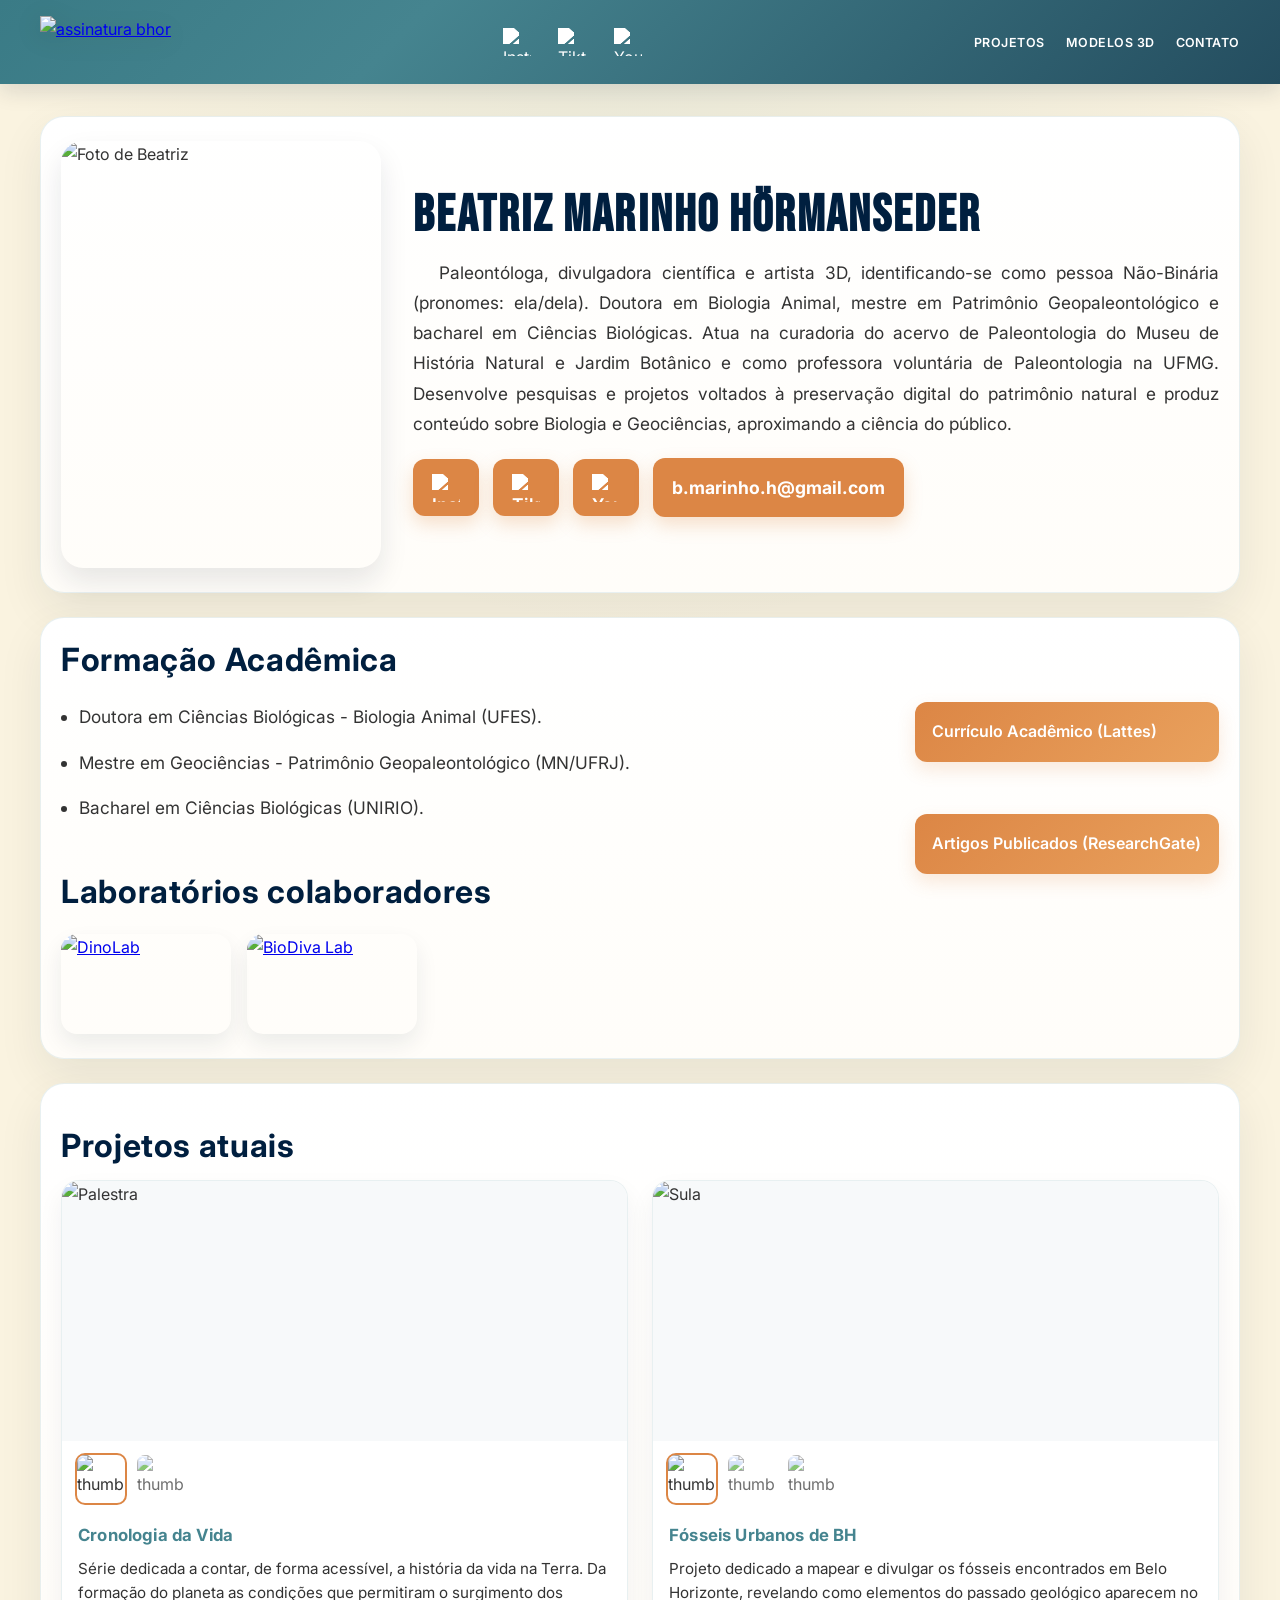
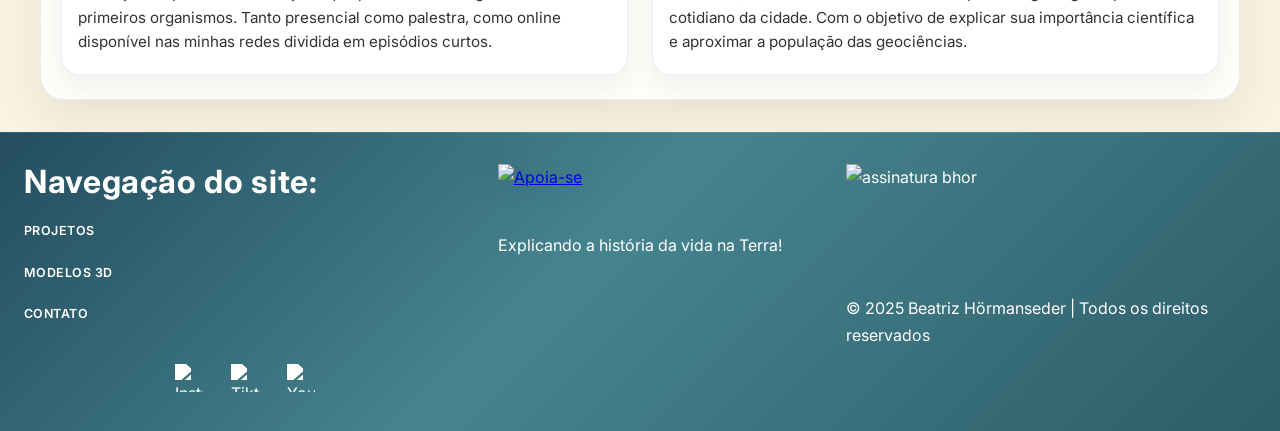
==== index.html @ 66209828 "Add files via upload" ====
<!DOCTYPE html>
    <html lang="pt-BR">
    <head>
        <meta charset="UTF-8">
        <meta name="viewport" content="width=device-width, initial-scale=1.0">
        <title>bhor3D</title>
        <link rel="stylesheet" href="styles.css">

        <!-- ? -->
        <link href="https://fonts.googleapis.com/css2?family=Bebas+Neue&family=Inter:wght@400;600&display=swap" rel="stylesheet">
        <link rel="stylesheet" href="https://cdnjs.cloudflare.com/ajax/libs/font-awesome/6.5.0/css/all.min.css">
        <!-- ? -->

    </head>

    <body>
        <header>
            <nav class="navbar">
                <a href="index.html"><img src="assets/48px-fff.svg" alt="assinatura bhor" class="logo-img"></a>
                <div class="redes-sociais">
                    <a href="https://www.instagram.com/bhor3d" target="_blank"><img src="assets/instagram.svg" alt="Instagram"></a>
                    <a href="https://www.tiktok.com/@bhor3d" target="_blank"><img src="assets/tiktok.svg" alt="Tiktok"></a>
                    <a href="https://www.youtube.com/@bhor3d" target="_blank"><img src="assets/youtube.svg" alt="YouTube"></a>
                </div>
                <ul class="nav-links">
                    <li><a href="index.html">Projetos</a></li>
                    <li><a href="3D.html">Modelos 3D</a></li>
                    <li><a href="midia_kit.html">Contato</a></li>
                </ul>
            </nav>
        </header>

        <main>

            <section class="home">
             
                <section class="intro">
                    <img src="assets/lattes.jpeg" alt="Foto de Beatriz" class="foto-intro">

                <div class="bio">
                    <h1>Beatriz Marinho Hörmanseder</h1>
                    <p>Paleontóloga, divulgadora científica e artista 3D, identificando-se como pessoa Não-Binária (pronomes: ela/dela). Doutora em Biologia Animal, mestre em Patrimônio Geopaleontológico e bacharel em Ciências Biológicas. Atua na curadoria do acervo de Paleontologia do Museu de História Natural e Jardim Botânico e como professora voluntária de Paleontologia na UFMG. Desenvolve pesquisas e projetos voltados à preservação digital do patrimônio natural e produz conteúdo sobre Biologia e Geociências, aproximando a ciência do público.</p>
                                    
                    <div class="redes">

                        <div class="redes-sociais">
        
                            <a href="https://www.instagram.com/bhor3d" target="_blank" class="redes-btn">
                            <img src="assets/instagram.svg" alt="Instagram"></a>
                            <a href="https://www.tiktok.com/@bhor3d" target="_blank" class="redes-btn">
                            <img src="assets/tiktok.svg" alt="Tiktok"></a>
                            <a href="https://www.youtube.com/@bhor3d" target="_blank" class="redes-btn">
                            <img src="assets/youtube.svg" alt="YouTube"></a>
                            <a href="mailto:b.marinho.h@gmail.com" class="redes-btn">
                            <strong>b.marinho.h@gmail.com</strong></a>
                    
                        </div>         
                    </div>

                </div>

                </section>


                <section class="parceiros">
                    <h2>Formação Acadêmica</h2>

                    <section class="flex-row">
                    
                        <div class="curriculo">
                                        
                            <ul>
                                <li>Doutora em Ciências Biológicas - Biologia Animal (UFES).</li>
                                <li>Mestre em Geociências - Patrimônio Geopaleontológico (MN/UFRJ).</li>
                                <li>Bacharel em Ciências Biológicas (UNIRIO).</li>
                            </ul>

                        </div>

                        <div class="lattes">
                            <span><a href="https://lattes.cnpq.br/2464211948213980" target="_blank">Currículo Acadêmico (Lattes)</a></span>
                            <br>
                            <span><a href="https://www.researchgate.net/profile/Beatriz-Hoermanseder/research" target="_blank">Artigos Publicados (ResearchGate)</a></span>
                        </div>
                                                
                    </section>

                    <h2>Laboratórios colaboradores</h2>

                    <div class="parcerias">
                        <a href="https://www.dinolab.science/" target="_blank"><img src="assets/DinoLab.png" alt="DinoLab" class="foto4"></a>
                        <a href="https://biodiva.vercel.app/" target="_blank"><img src="assets/BioDiva.jpg" alt="BioDiva Lab" class="foto4"></a>
                    </div>

                </section>

            </section>

            <section class="projetos-visual">

                <section class="portfolio-gallery">

                    <h2 id="cientifica">Projetos atuais</h2>
                    
                    
          
                    <div class="gallery-grid">

                        <div class="gallery-item">

                            <div class="gallery-images">
                                <img src="assets/palestra.jpg" alt="Palestra" class="active">
                                <img src="assets/yucatan.jpg" alt="Modelo de fóssil 1 - vista 2">
                            </div>

                            <div class="thumbs">
                                <img src="assets/palestra.jpg" alt="thumb 1" class="thumb active">
                                <img src="assets/yucatan.jpg" alt="thumb 2" class="thumb">
                            </div>
            
                            <div class="caption">
                                <strong>Cronologia da Vida</strong>
                                <p>Série dedicada a contar, de forma acessível, a história da vida na Terra. Da formação do planeta as condições que permitiram o surgimento dos primeiros organismos. Tanto presencial como palestra, como online disponível nas minhas redes dividida em episódios curtos.</p>
                            </div>
        
                        </div>

                        <div class="gallery-item">

                            <div class="gallery-images">
                                <img src="assets/BH.jpeg" alt="Sula" class="active">
                                <img src="assets/estromatolitos.png" alt="estromatólitos">
                                <img src="assets/SBH.png" alt="Fossil de concha">
                            </div>

                            <div class="thumbs">
                                <img src="assets/BH.jpeg" alt="thumb 1" class="thumb active">
                                <img src="assets/estromatolitos.png" alt="thumb 2" class="thumb">
                                <img src="assets/SBH.png" alt="thumb 3" class="thumb">
                            </div>
                            
                            <div class="caption">
                                <strong>Fósseis Urbanos de BH</strong>
                                <p>Projeto dedicado a mapear e divulgar os fósseis encontrados em Belo Horizonte, revelando como elementos do passado geológico aparecem no cotidiano da cidade. Com o objetivo de explicar sua importância científica e aproximar a população das geociências.</p>
                            </div>
          
                         </div>
        
                    </div>

                </section>

            </section>

            

        </main>

        <footer>
            <div class="navbar-footer">
                <h2>Navegação do site:</h2>
                <ul class="nav-links-footer">
                    <li><a href="index.html">Projetos</a></li>
                    <li><a href="3D.html">Modelos 3D</a></li>
                    <li><a href="midia_kit.html">Contato</a></li>
                </ul>

            <br>

                <div class="redes-sociais">
                    <a href="https://www.instagram.com/bhor3d" target="_blank"><img src="assets/instagram.svg" alt="Instagram"></a>
                    <a href="https://www.tiktok.com/@bhor3d" target="_blank"><img src="assets/tiktok.svg" alt="Tiktok"></a>
                    <a href="https://www.youtube.com/@bhor3d" target="_blank"><img src="assets/youtube.svg" alt="YouTube"></a>
                </div>
            </div>
            
            <div>
                <a href="https://apoia.se/bhor3d"><img src="assets/apoia-se-logo.svg" alt="Apoia-se" class="apoia-se-logo"></a>
                <p>Explicando a história da vida na Terra!</p> 
            </div>

            <div class="logo-footer">
                <img src="assets/48px-fff.svg" alt="assinatura bhor" class="logo-img-footer">
                <br>
                <p>&copy; 2025 Beatriz Hörmanseder | Todos os direitos reservados</p>
            </div>
        </footer>

        <!-- SELEÇÃO THUMBS DO PROJETO -->
        <script>
            document.querySelectorAll('.gallery-item').forEach(function(item) {
            const thumbs = item.querySelectorAll('.thumb');
            const images = item.querySelectorAll('.gallery-images img');
            thumbs.forEach((thumb, idx) => {
            thumb.addEventListener('click', function() {
            thumbs.forEach(t => t.classList.remove('active'));
            images.forEach(img => img.classList.remove('active'));
            thumb.classList.add('active');
            images[idx].classList.add('active');
            });
            });
            });
        </script>
        <!-- SELEÇÃO THUMBS DO PROJETO -->

    </body>
    </html>
---- styles.css ----
/* BODY + HEADER */

:root {
  --cor-azul: #001F3F;
  --cor-teal: #45848F;
  --cor-laranja: #DC8645;
  --cor-fundo: #FAF3E0;
  --cor-branco: #ffffff;
  --cor-texto: #333333;
  --cor-sombra: rgba(16, 32, 48, 0.08);
}

* {
  box-sizing: border-box;
}

body {
  margin: 0;
  font-family: 'Inter', sans-serif;
  background:
    radial-gradient(circle at top, rgba(69, 132, 143, 0.08), transparent 30%),
    var(--cor-fundo);
  color: var(--cor-texto);
  line-height: 1.7;
  font-size: 16px;
  text-rendering: optimizeLegibility;
  -webkit-font-smoothing: antialiased;
}

img {
  max-width: 100%;
  display: block;
}

main {
  padding: 2rem 1rem 0;
}

h1, h2, h3, h4, h5, h6 {
  margin: 0 0 0.8rem;
  color: var(--cor-azul);
  line-height: 1.15;
  letter-spacing: 0.02em;
}

h1 {
  font-family: 'Inter', sans-serif;
  font-size: clamp(2.5rem, 5vw, 4rem);
  letter-spacing: 0.04em;
  line-height: 0.95;
}

h2 {
  font-family: 'Inter', sans-serif;
  font-size: clamp(1.7rem, 2.5vw, 2.5rem);
  font-weight: 700;
}

h3 {
  font-family: 'Inter', sans-serif;
  font-size: clamp(1.15rem, 1.8vw, 1.5rem);
  font-weight: 700;
}

h4 {
  font-family: 'Inter', sans-serif;
  font-size: 0.95rem;
  font-weight: 700;
}

p {
  font-size: 1rem;
  line-height: 1.7;
}

a {
  font-family: 'Inter', sans-serif;
}

header {
  background: linear-gradient(135deg, #3a7b86 0%, #45848F 32%, #244d5f 100%);
  padding: 1rem 1.25rem;
  position: sticky;
  top: 0;
  z-index: 20;
  box-shadow: 0 8px 20px rgba(16, 32, 48, 0.12);
}

.navbar {
  display: flex;
  justify-content: space-between;
  align-items: center;
  max-width: 1200px;
  margin: 0 auto;
  gap: 1rem;
}

.logo-img {
  height: 52px;
  width: auto;
  filter: drop-shadow(0 4px 12px rgba(0,0,0,0.12));
}

.redes-sociais {
  display: flex;
  flex-direction: row;
  align-items: center;
  justify-content: center;
  gap: 0.85rem;
}

.redes-sociais a {
  display: inline-flex;
  align-items: center;
  justify-content: center;
  width: 42px;
  height: 42px;
  border-radius: 50%;
  transition: transform 0.2s ease, background 0.2s ease;
}

.redes-sociais .redes-btn {
  width: auto;
  height: auto;
  border-radius: 12px;
  padding: 0.9rem 1.2rem;
  background-color: #DC8645;
  box-shadow: 0 8px 18px rgba(220, 134, 69, 0.25);
}

.redes-sociais a:hover {
  transform: translateY(-2px);
  background: rgba(255, 255, 255, 0.12);
}

.redes-sociais .redes-btn:hover {
  background-color: #45848F;
  transform: translateY(-2px);
  color: #fff;
  box-shadow: 0 12px 22px rgba(69, 132, 143, 0.22);
}

.redes-sociais a img {
  width: 28px;
  height: 28px;
  margin: 0;
  filter: brightness(0) invert(1);
}

.nav-links,
.nav-links-footer {
  list-style: none;
  display: flex;
  gap: 1.3rem;
  padding: 0;
  margin: 0;
}

.nav-links li a,
.nav-links-footer li a {
  color: white;
  text-decoration: none;
  font-weight: 600;
  letter-spacing: 0.04em;
  text-transform: uppercase;
  font-size: 0.78rem;
  position: relative;
  transition: color 0.2s ease;
}

.nav-links li a::after,
.nav-links-footer li a::after {
  content: "";
  position: absolute;
  left: 0;
  bottom: -0.35rem;
  width: 100%;
  height: 2px;
  background: #DC8645;
  transform: scaleX(0);
  transform-origin: left;
  transition: transform 0.2s ease;
}

.nav-links li a:hover,
.nav-links-footer li a:hover {
  color: #f8d9b5;
}

.nav-links li a:hover::after,
.nav-links-footer li a:hover::after {
  transform: scaleX(1);
}

/* FOOTER */

footer {
  display: grid;
  grid-template-columns: 1.4fr 1fr 1.3fr;
  align-items: start;
  gap: 2rem;
  background: linear-gradient(135deg, #244d5f 0%, #45848F 45%, #2d5d68 100%);
  color: white;
  padding: 2rem 1.5rem;
  margin-top: 2rem;
  box-shadow: inset 0 1px 0 rgba(255,255,255,0.1);
}

.navbar-footer {
  display: flex;
  flex-direction: column;
  justify-items: center;
  max-width: 1200px;
}

.nav-links-footer {
  flex-direction: column;
  gap: 0.5rem;
  list-style-position: inside;
}

.nav-links-footer li {
  padding: 0.2rem 0;
}

.apoia-se {
  display: flex;
  flex-direction: column;
  align-items: center;
  justify-content: center;
  text-align: center;
}

.apoia-se p,
.logo-footer p,
.navbar-footer h2 {
  color: white;
}

.apoia-se-logo {
  height: 52px;
  width: auto;
  filter: drop-shadow(0 4px 12px rgba(0,0,0,0.12));
}

.logo-footer {
  display: flex;
  flex-direction: column;
  align-items: flex-start;
  justify-content: center;
}

.logo-img-footer {
  height: 88px;
  width: auto;
}

.redes-btn {
  display: inline-flex;
  align-items: center;
  justify-content: center;
  background-color: #DC8645;
  color: white;
  padding: 1rem 2rem;
  border-radius: 12px;
  font-weight: 600;
  font-size: 1.1rem;
  text-decoration: none;
  transition: background 0.2s, transform 0.2s, box-shadow 0.2s;
  box-shadow: 0 8px 18px rgba(220, 134, 69, 0.25);
}

.redes-btn:hover {
  background-color: #45848F;
  transform: translateY(-2px);
  color: #fff;
  box-shadow: 0 12px 22px rgba(69, 132, 143, 0.22);
}

/* MAIN */

main > section,
main > div,
main > article {
  max-width: 1200px;
  margin-left: auto;
  margin-right: auto;
}

.resumo {
  display: flex;
  flex-direction: row;
  align-items: flex-start;
  gap: 1.5rem;
  padding: 1.5rem 1.25rem;
  text-align: start;
  background: linear-gradient(180deg, #ffffff 0%, #fffdf9 100%);
  border: 1px solid rgba(69, 132, 143, 0.12);
  border-radius: 24px;
  box-shadow: 0 18px 45px rgba(16, 32, 48, 0.08);
}

.resumo > div:first-child {
  flex: 1 1 0;
  min-width: 0;
}

.resumo > div:last-child {
  display: flex;
  flex-direction: column;
  align-items: flex-end;
  justify-content: flex-start;
  margin-left: auto;
  width: 220px;
  flex: 0 0 220px;
}

.resumo > div:last-child .redes-sociais {
  width: 100%;
  justify-content: flex-end;
}

.resumo-texto {
  max-width: 100%;
  background: linear-gradient(180deg, #ffffff 0%, #f8fbfb 100%);
  padding: 1.5rem;
  border-radius: 18px;
  border: 1px solid rgba(69, 132, 143, 0.08);
  box-shadow: inset 0 1px 0 rgba(255,255,255,0.8);
  font-size: 1.2rem;
  text-align: justify;
  color: var(--cor-texto);
}

.foto {
  width: 100%;
  height: 220px;
  aspect-ratio: 1 / 1;
  object-fit: cover;
  border-radius: 18px;
  
  margin-bottom: 1rem;
  box-shadow: 0 2px 4px rgba(0, 0, 0, 0.1);
}

.redes-btn {
  display: inline-flex;
  align-items: center;
  justify-content: center;
  background-color: #DC8645;
  color: white;
  padding: 1rem 2rem;
  border-radius: 12px;
  font-weight: 600;
  font-size: 1.1rem;
  text-decoration: none;
  transition: background 0.2s, transform 0.2s;
  box-shadow: 0 2px 8px rgba(0,0,0,0.08);
}

.redes-btn:hover {
  background-color: #45848F;
  transform: scale(1.03);
  color: #fff;
}

/* NAS REDES */

.chart-box {
  background: linear-gradient(180deg, #ffffff 0%, #fffdf9 100%);
  border: 1px solid rgba(69, 132, 143, 0.12);
  border-radius: 24px;
  box-shadow: 0 18px 45px rgba(16, 32, 48, 0.08);
  padding: 1.5rem 1.25rem;
}

.charts-row {
  display: flex;
  gap: 2rem;
  align-items: stretch;
}

.left-panel {
  flex: 1.55;
  display: flex;
  flex-direction: column;
  gap: 1rem;
  min-width: 0;
}

.right-panel {
  flex: 1;
  display: flex;
  flex-direction: column;
  gap: 0.85rem;
  min-width: 0;
}

.social-copy,
.audience-card,
.map-panel {
  background: linear-gradient(180deg, #fff 0%, #f8fbfb 100%);
  border: 1px solid rgba(69, 132, 143, 0.08);
  border-radius: 18px;
}

.social-copy {
  padding: 1.2rem 1.25rem;
}

.social-link {
  display: block;
  text-decoration: none;
  color: inherit;
}

.social-item {
  display: flex;
  align-items: flex-start;
  gap: 1rem;
  padding: 0.35rem 0;
}

.social-item img {
  width: 42px;
  height: 42px;
  flex-shrink: 0;
  object-fit: contain;
  filter: invert(0.16) sepia(1) saturate(1.2) hue-rotate(160deg);
}

.social-item strong {
  display: inline-block;
  font-size: 1.1rem;
  color: var(--cor-texto);
  margin-bottom: 0.25rem;
}

.social-copy p {
  margin: 0.35rem 0 0;
  font-size: 0.98rem;
  line-height: 1.65;
  color: var(--cor-texto);
}

.audience-section {
  padding-top: 0.2rem;
}

.audience-section h3 {
  margin-bottom: 0.8rem;
}

.audience-card {
  padding: 1rem 1.1rem;
}

.audience-card h4 {
  margin: 0 0 0.7rem;
  
}

.age-list {
  list-style: none;
  padding: 0;
  margin: 0;
  display: flex;
  flex-direction: column;
  gap: 0.7rem;
}

.age-row {
  display: grid;
  grid-template-columns: 64px minmax(0, 1fr) 52px;
  align-items: center;
  gap: 0.6rem;
}

.label,
.percent {
  font-size: 0.82rem;
  color: var(--cor-texto);
  font-weight: 600;
}

.age-track {
  width: 100%;
  height: 10px;
  border-radius: 999px;
  background: #e8eff0;
  overflow: hidden;
}

.age-fill {
  height: 100%;
  border-radius: inherit;
  background: #45848F;
}

.map-panel {
  background: transparent;
  border: none;
  border-radius: 0;
  overflow: visible;
}

.map-panel h3 {
  margin: 0 0 0.8rem;
  font-size: 1.05rem;
}

.map-panel iframe {
  display: block;
  width: 100%;
  height: 420px;
  min-height: 420px;
  border: 0;
  border-radius: 18px;
  background: #fff;
  box-shadow: 0 12px 26px rgba(16, 32, 48, 0.08);
}

.map-cta-wrap {
  display: flex;
  width: 100%;
}

.map-cta-wrap .redes-btn {
  width: 100%;
}

.home {
  max-width: 1200px;
  margin: 0 auto;
  padding: 0 0 1.5rem;
}

.intro {
  display: flex;
  align-items: center;
  gap: 2rem;
  padding: 1.5rem 1.25rem;
  background: linear-gradient(180deg, #ffffff 0%, #fffdf9 100%);
  border: 1px solid rgba(69, 132, 143, 0.12);
  border-radius: 24px;
  box-shadow: 0 18px 45px rgba(16, 32, 48, 0.08);
}

.foto-intro {
  width: min(100%, 320px);
  height: auto;
  aspect-ratio: 3 / 4;
  object-fit: cover;
  border-radius: 22px;
  
  box-shadow: 0 14px 28px rgba(16, 32, 48, 0.10);
}

.bio {
  flex: 1;
  min-width: 0;
}

.bio h1 {
  font-family: 'Bebas Neue', sans-serif;
  font-size: clamp(2.6rem, 4vw, 4.4rem);
  color: var(--cor-azul);
  margin: 0 0 0.9rem;
  letter-spacing: 0.04em;
}

.bio p {
  font-size: 1.08rem;
  margin-bottom: 1.2rem;
  line-height: 1.75;
  text-align: justify;
  text-indent: 1.5em;
  color: var(--cor-texto);
}

.redes {
  display: flex;
  justify-content: flex-start;
  margin-top: 1.2rem;
}

.parceiros {
  margin-top: 1.5rem;
  padding: 1.5rem 1.25rem;
  background: linear-gradient(180deg, #ffffff 0%, #fffdf9 100%);
  border: 1px solid rgba(69, 132, 143, 0.12);
  border-radius: 24px;
  box-shadow: 0 18px 45px rgba(16, 32, 48, 0.08);
}

.parceiros h2 {
  margin-bottom: 1rem;
}

.flex-row {
  display: flex;
  align-items: flex-start;
  justify-content: space-between;
  gap: 2rem;
  padding-top: 0.5rem;
}

.curriculo {
  flex: 1.2;
}

.curriculo ul {
  display: flex;
  flex-direction: column;
  gap: 1rem;
  margin: 0;
  padding-left: 1.1rem;
  color: var(--cor-texto);
  line-height: 1.7;
  font-size: 1.08rem;
}



.lattes {
  display: flex;
  flex-direction: column;
  gap: 0.8rem;
  min-width: 220px;
}

.lattes span {
  display: flex;
  background: linear-gradient(135deg, #DC8645 0%, #e9a15d 100%);
  color: white;
  padding: 1rem 1.1rem;
  border-radius: 12px;
  font-weight: 600;
  box-shadow: 0 8px 18px rgba(220, 134, 69, 0.18);
  transition: transform 0.2s ease;
}

.lattes span:hover {
  transform: translateY(-2px);
}

.lattes span a {
  color: white;
  text-decoration: none;
}

.parcerias {
  display: flex;
  flex-wrap: wrap;
  gap: 1rem;
  align-items: center;
  padding-top: 0.5rem;
}

.parcerias a:hover {
  transform: translateY(-2px);
}

.foto4 {
  width: 170px;
  height: 100px;
  object-fit: cover;
  border-radius: 16px;
  
  box-shadow: 0 10px 22px rgba(16, 32, 48, 0.08);
}

.projetos-visual {
  
  padding: 1.5rem 1.25rem;
  background: linear-gradient(180deg, #ffffff 0%, #fffdf9 100%);
  border: 1px solid rgba(69, 132, 143, 0.12);
  border-radius: 24px;
  box-shadow: 0 18px 45px rgba(16, 32, 48, 0.08);
}

.portfolio-gallery {
  width: 100%;
}

.gallery-grid {
  display: grid;
  grid-template-columns: repeat(auto-fit, minmax(280px, 1fr));
  gap: 1.5rem;
  margin-top: 1rem;
}

.gallery-item {
  background: #fff;
  border: 1px solid rgba(69, 132, 143, 0.12);
  border-radius: 18px;
  box-shadow: 0 12px 26px rgba(16, 32, 48, 0.06);
  overflow: hidden;
  transition: transform 0.2s ease, box-shadow 0.2s ease;
}

.gallery-item:hover {
  transform: translateY(-2px);
  box-shadow: 0 18px 30px rgba(16, 32, 48, 0.08);
}

.gallery-images {
  position: relative;
  width: 100%;
  height: 260px;
  background: #f7f9fa;
}

.gallery-images img {
  position: absolute;
  inset: 0;
  width: 100%;
  height: 100%;
  
  object-fit: cover;
  opacity: 0;
  transition: opacity 0.25s ease;
}

.gallery-images img.active {
  opacity: 1;
}

.thumbs {
  display: flex;
  gap: 0.5rem;
  padding: 0.7rem 0.8rem 0;
  overflow-x: auto;
}

.thumb {
  width: 52px;
  height: 52px;
  object-fit: cover;
  border-radius: 10px;
  border: 2px solid transparent;
  opacity: 0.7;
  cursor: pointer;
  transition: all 0.2s ease;
}

.thumb.active {
  border-color: #DC8645;
  opacity: 1;
}

.caption {
  padding: 1rem 1rem 1.2rem;
  color: var(--cor-texto);
}

.caption strong {
  color: var(--cor-teal);
  font-size: 1.05rem;
  letter-spacing: 0.01em;
}

.caption p {
  margin: 0.5rem 0 0;
  font-size: 0.95rem;
  line-height: 1.6;
  color: var(--cor-texto);
}

.portfolio-visual {
  display: flex;
  gap: 1.5rem;
  align-items: flex-start;
  margin-top: 1.5rem;
  padding: 1.5rem 1.25rem;
  background: linear-gradient(180deg, #ffffff 0%, #fffdf9 100%);
  border: 1px solid rgba(69, 132, 143, 0.12);
  border-radius: 24px;
  box-shadow: 0 18px 45px rgba(16, 32, 48, 0.08);
}

.sidebar {
  flex: 0 0 220px;
  background: linear-gradient(180deg, #fff 0%, #f8fbfb 100%);
  border: 1px solid rgba(69, 132, 143, 0.08);
  border-radius: 18px;
  padding: 1rem 1rem 1.2rem;
  box-shadow: inset 0 1px 0 rgba(255,255,255,0.8);
}

.sidebar h3 {
  margin-bottom: 0.75rem;
}

.sidebar ul {
  margin: 0;
  padding-left: 1.1rem;
  display: flex;
  flex-direction: column;
  gap: 0.5rem;
}

.sidebar li {
  color: var(--cor-texto);
}

.sidebar a {
  color: var(--cor-azul);
  text-decoration: none;
  font-weight: 600;
}

.sidebar .redes-btn {
  color: #ffffff;
  text-decoration: none;
}

.sidebar .redes-btn strong {
  color: #ffffff;
}

.sidebar a:hover {
  color: var(--cor-teal);
}

.portfolio-gallery {
  flex: 1;
  min-width: 0;
}

.portfolio-gallery h2 {
  margin-top: 1.2rem;
}

.service {
  display: flex;
  flex-wrap: wrap;
  gap: 0.7rem;
  margin-top: 1rem;
}

.service span {
  background: rgba(69, 132, 143, 0.08);
  color: var(--cor-azul);
  border: 1px solid rgba(69, 132, 143, 0.12);
  border-radius: 999px;
  padding: 0.55rem 0.9rem;
  font-size: 0.82rem;
  font-weight: 700;
}

.foto-3d {
  width: 100%;
  max-width: 220px;
  height: 220px;
  object-fit: cover;
  border-radius: 18px;
  border: 3px solid #DC8645;
  box-shadow: 0 10px 22px rgba(16, 32, 48, 0.08);
  display: block;
  margin-bottom: 0.8rem;
}

.parceiros2 {
  margin-top: 1.5rem;
  padding: 1.5rem 1.25rem;
  background: linear-gradient(180deg, #ffffff 0%, #fffdf9 100%);
  border: 1px solid rgba(69, 132, 143, 0.12);
  border-radius: 24px;
  box-shadow: 0 18px 45px rgba(16, 32, 48, 0.08);
}

.parceiros2 h2 {
  margin-bottom: 1rem;
}

.foto5 {
  width: 170px;
  height: 100px;
  object-fit: cover;
  border-radius: 16px;
  
  box-shadow: 0 10px 22px rgba(16, 32, 48, 0.08);
}

.sketchfab-embed-wrapper {
  margin: 1.2rem 0 1rem;
  border-radius: 18px;
  overflow: hidden;
  border: 1px solid rgba(69, 132, 143, 0.12);
  background: #f7f9fa;
  box-shadow: 0 8px 18px rgba(16, 32, 48, 0.06);
}

.sketchfab-embed-wrapper iframe {
  display: block;
  width: 100%;
  min-height: 340px;
  border: 0;
  background: #eef3f5;
}

.sketchfab-caption {
  margin: 0;
  padding: 0.8rem 0.9rem 1rem;
  font-size: 0.85rem;
  color: var(--cor-texto);
}

.sketchfab-caption a {
  color: #1CAAD9;
  font-weight: 600;
  text-decoration: none;
}

.sketchfab-caption a:hover {
  text-decoration: underline;
}

@media (max-width: 900px) {
  .navbar {
    flex-wrap: wrap;
    justify-content: center;
  }

  footer {
    grid-template-columns: 1fr;
    text-align: center;
  }

  .logo-footer {
    align-items: center;
  }

  .apoia-se {
    align-items: center;
  }

  .resumo {
    flex-direction: column;
  }

  .charts-row {
    flex-direction: column;
  }

  .left-panel,
  .right-panel {
    width: 100%;
    max-width: 100%;
    flex: 1 1 100%;
  }

  .intro,
  .flex-row {
    flex-direction: column;
  }

  .bio {
    width: 100%;
  }

  .lattes {
    width: 100%;
  }

  .portfolio-visual {
    flex-direction: column;
  }

  .sidebar {
    width: 100%;
    flex-basis: auto;
  }
}

@media (max-width: 768px) {
  header {
    padding: 1rem 0.75rem;
  }

  .nav-links {
    justify-content: center;
    flex-wrap: wrap;
  }

  .redes-sociais {
    flex-wrap: wrap;
  }

  .map-panel iframe {
    min-height: 320px;
    height: 320px;
  }

  .resumo,
  .chart-box {
    padding: 1rem;
  }

  .home,
  .projetos-visual,
  .parceiros {
    padding-left: 0.75rem;
    padding-right: 0.75rem;
  }

  .intro {
    padding: 1rem;
  }
}
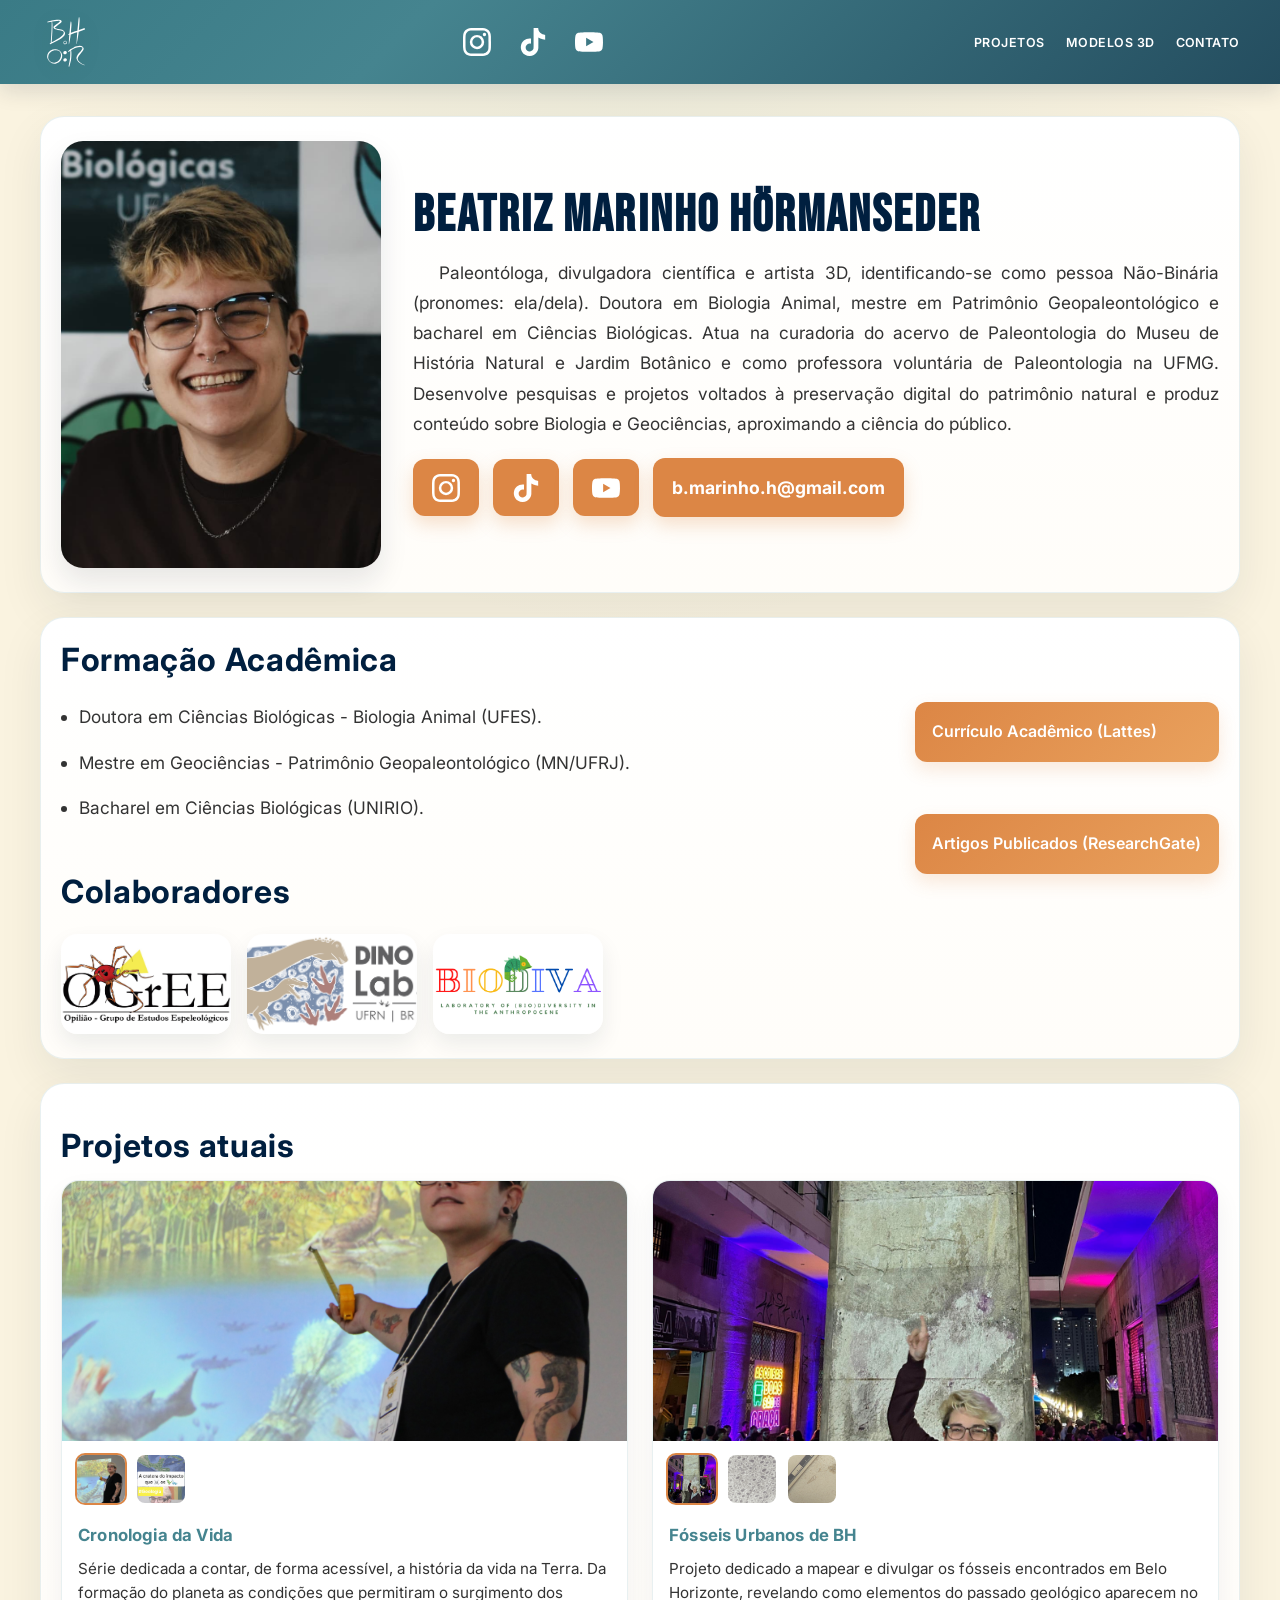
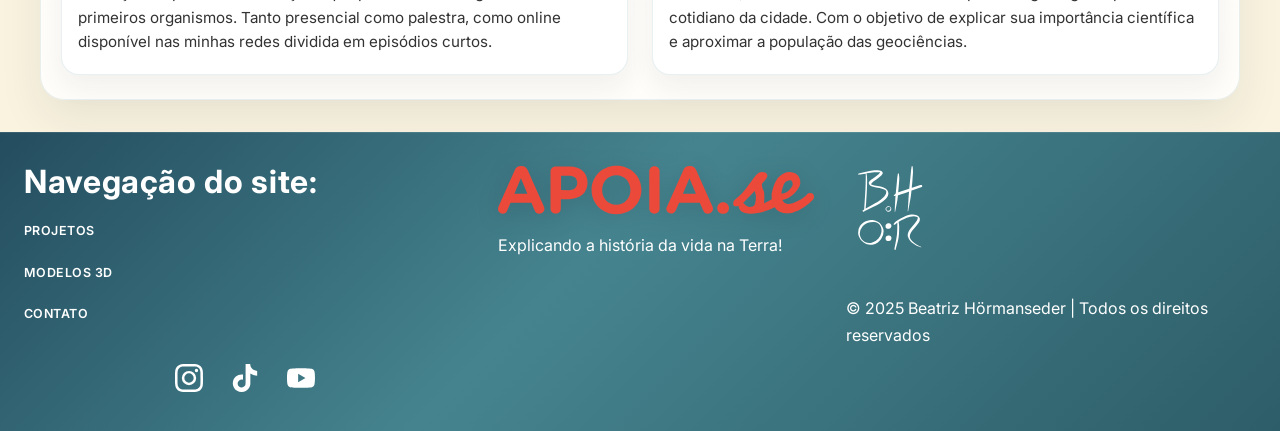
==== commit e6ef98a8: "Add files via upload" ====
--- a/index.html
+++ b/index.html
@@ -85,9 +85,10 @@
                                                 
                     </section>
 
-                    <h2>Laboratórios colaboradores</h2>
+                    <h2>Colaboradores</h2>
 
                     <div class="parcerias">
+                        <a href="https://sites.google.com/view/opiliao/p%C3%A1gina-inicial?authuser=0" target="_blank"><img src="assets/Opiliao.jpg" alt="Opilião - Grupo de Estudos Espeleológicos" class="foto4"></a>
                         <a href="https://www.dinolab.science/" target="_blank"><img src="assets/DinoLab.png" alt="DinoLab" class="foto4"></a>
                         <a href="https://biodiva.vercel.app/" target="_blank"><img src="assets/BioDiva.jpg" alt="BioDiva Lab" class="foto4"></a>
                     </div>
